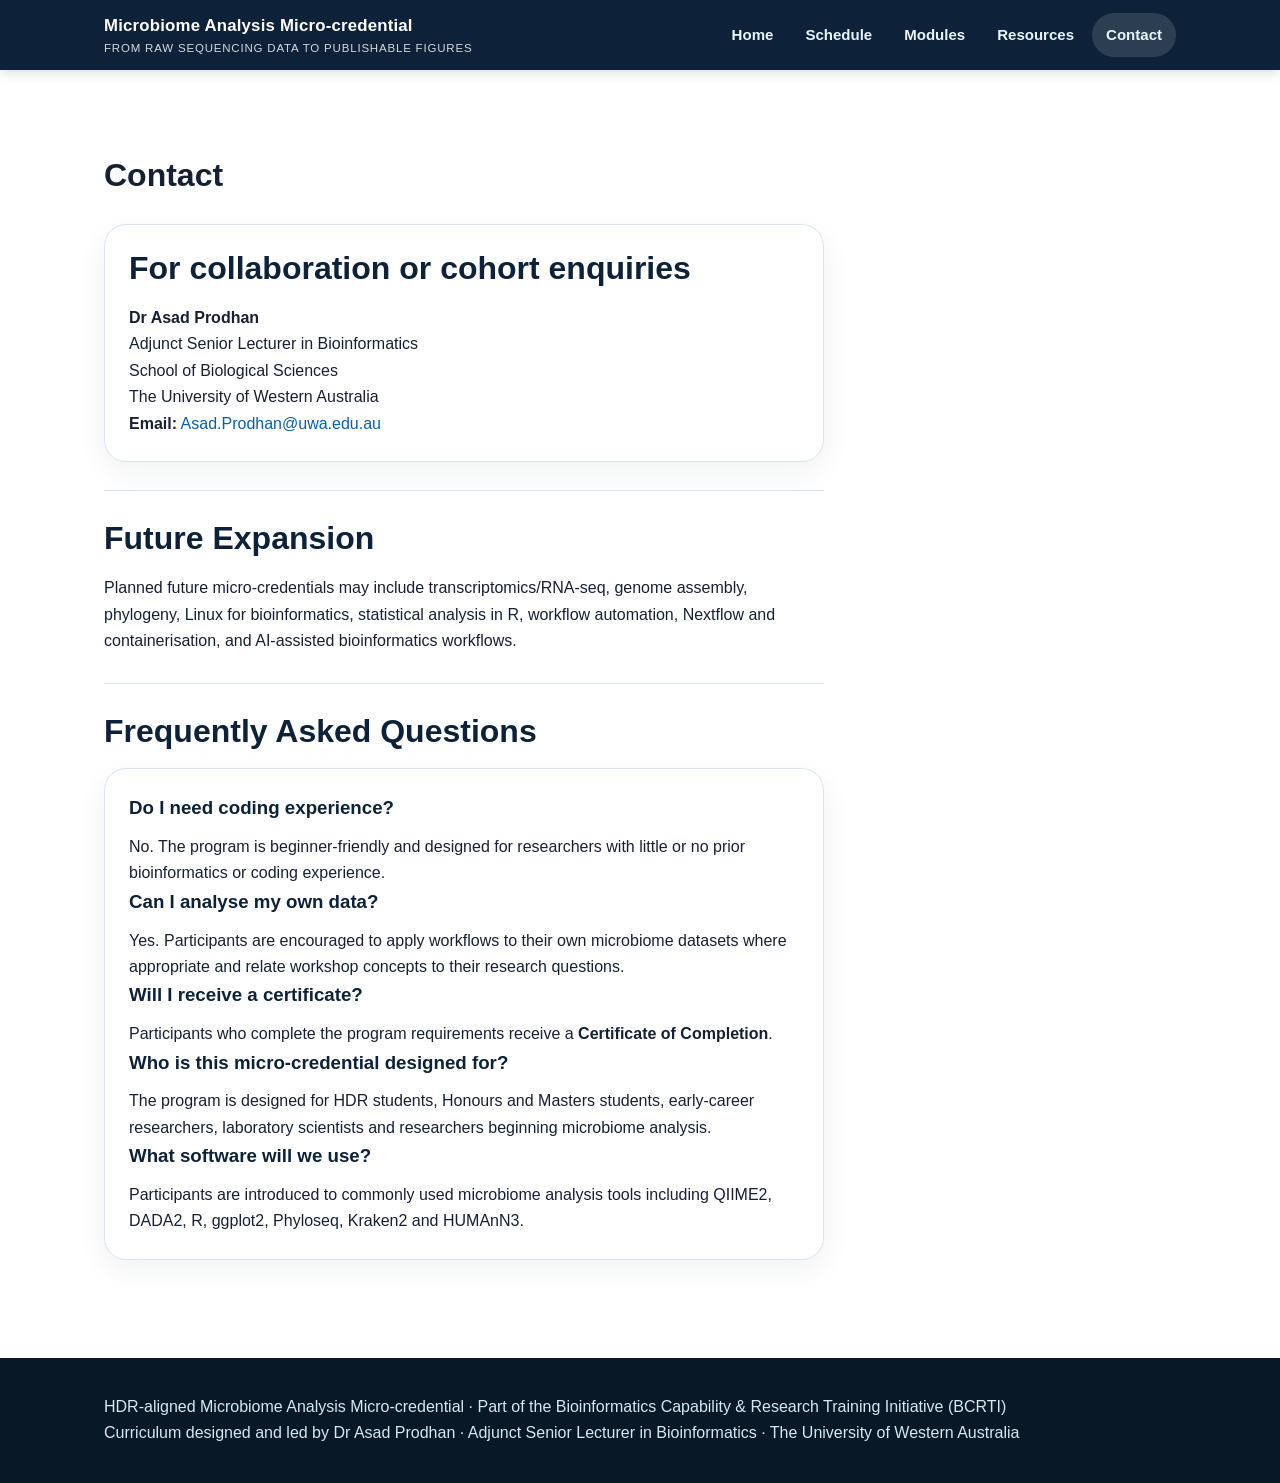
==== contact.html @ 18a4f229 "Update contact.html" ====
<!doctype html>
<html lang="en">

<head>
<meta charset="utf-8">
<meta name="viewport" content="width=device-width,initial-scale=1">
<title>Contact · Microbiome Analysis Micro-credential</title>
<link rel="stylesheet" href="assets/css/style.css">
</head>

<body>

<header class="topbar">
  <div class="container nav">

    <a class="brand" href="index.html">
      Microbiome Analysis Micro-credential
      <span>From raw sequencing data to publishable figures</span>
    </a>

    <nav class="menu">
      <a href="index.html">Home</a>
      <a href="schedule.html">Schedule</a>
      <a href="modules.html">Modules</a>
      <a href="resources.html">Resources</a>
      <a class="active" href="contact.html">Contact</a>
    </nav>

  </div>
</header>


<main class="section">

  <div class="container">

    <h1>Contact</h1>

    <div class="contact-box">

      <div class="card">

        <h2>For collaboration or cohort enquiries</h2>

        <p>
          <strong>Dr Asad Prodhan</strong><br>
          Adjunct Senior Lecturer in Bioinformatics<br>
          School of Biological Sciences<br>
          The University of Western Australia
        </p>

        <p>
          <strong>Email:</strong>
          <a href="mailto:Asad.Prodhan@uwa.edu.au">
            Asad.Prodhan@uwa.edu.au
          </a>
        </p>

      </div>

      <div class="rule"></div>

      <h2>Future Expansion</h2>

      <p>
        Planned future micro-credentials may include transcriptomics/RNA-seq,
        genome assembly, phylogeny, Linux for bioinformatics, statistical
        analysis in R, workflow automation, Nextflow and containerisation,
        and AI-assisted bioinformatics workflows.
      </p>

      <div class="rule"></div>

      <h2>Frequently Asked Questions</h2>

      <div class="card">

        <h3>Do I need coding experience?</h3>

        <p>
          No. The program is beginner-friendly and designed for researchers
          with little or no prior bioinformatics or coding experience.
        </p>


        <h3>Can I analyse my own data?</h3>

        <p>
          Yes. Participants are encouraged to apply workflows to their own
          microbiome datasets where appropriate and relate workshop concepts
          to their research questions.
        </p>


        <h3>Will I receive a certificate?</h3>

        <p>
          Participants who complete the program requirements receive a
          <strong>Certificate of Completion</strong>.
        </p>


        <h3>Who is this micro-credential designed for?</h3>

        <p>
          The program is designed for HDR students, Honours and Masters
          students, early-career researchers, laboratory scientists and
          researchers beginning microbiome analysis.
        </p>


        <h3>What software will we use?</h3>

        <p>
          Participants are introduced to commonly used microbiome analysis
          tools including QIIME2, DADA2, R, ggplot2, Phyloseq, Kraken2
          and HUMAnN3.
        </p>

      </div>

    </div>

  </div>

</main>

<footer class="footer">
  <div class="container">
    HDR-aligned Microbiome Analysis Micro-credential · Part of the Bioinformatics Capability &amp; Research Training Initiative (BCRTI)<br>
    Curriculum designed and led by Dr Asad Prodhan · Adjunct Senior Lecturer in Bioinformatics · The University of Western Australia
  </div>
</footer>

</body>
</html>
---- assets/css/style.css ----
:root{
  --navy:#0d2238;
  --navy2:#153957;
  --teal:#0f766e;
  --teal2:#168b83;
  --aqua:#dff7f4;
  --mint:#edf8f5;
  --gold:#d7a84f;
  --ink:#172033;
  --muted:#5d6b7b;
  --line:#dbe4ef;
  --card:#ffffff;
  --soft:#f6f8fb;
  --purple:#dcc1dc;
  --blue:#dfe3f6;
  --blue2:#d3dcf1;
}

*{
  box-sizing:border-box;
}

html{
  scroll-behavior:smooth;
}

body{
  margin:0;
  font-family:Inter, Segoe UI, Roboto, Helvetica, Arial, sans-serif;
  color:var(--ink);
  background:#fff;
  line-height:1.65;
}

img{
  max-width:100%;
  height:auto;
}

a{
  color:#075fa9;
  text-decoration:none;
}

a:hover{
  text-decoration:underline;
}

.container{
  max-width:1120px;
  margin:0 auto;
  padding:0 24px;
}

/* Navigation */
.topbar{
  background:var(--navy);
  color:#fff;
  position:sticky;
  top:0;
  z-index:50;
  box-shadow:0 2px 12px rgba(0,0,0,.15);
}

.nav{
  display:flex;
  align-items:center;
  justify-content:space-between;
  min-height:70px;
  gap:20px;
}

.brand{
  font-weight:800;
  letter-spacing:.2px;
  color:#fff;
  font-size:1.05rem;
}

.brand:hover{
  text-decoration:none;
}

.brand span{
  display:block;
  font-size:.72rem;
  font-weight:500;
  opacity:.82;
  letter-spacing:.8px;
  text-transform:uppercase;
}

.menu{
  display:flex;
  gap:4px;
  flex-wrap:wrap;
  justify-content:flex-end;
}

.menu a{
  color:#eaf6ff;
  padding:10px 14px;
  border-radius:999px;
  font-weight:650;
  font-size:.94rem;
}

.menu a:hover,
.menu a.active{
  background:rgba(255,255,255,.13);
  text-decoration:none;
}

/* Premium homepage hero */
/* Fixed hero section */

.premium-hero{
  background:
    radial-gradient(circle at top right, rgba(26,138,132,.28), transparent 38%),
    linear-gradient(135deg, #081d32 0%, #0d2f48 48%, #0f5f68 100%);
  color:#fff;
  padding:5.2rem 0 4.4rem;
  border-bottom:1px solid rgba(255,255,255,.08);
}

.premium-hero-grid{
  display:grid;
  grid-template-columns:minmax(0,1.25fr) 420px;
  gap:4rem;
  align-items:center;
}

.premium-hero-copy{
  max-width:760px;
}

.program-label,
.section-label{
  display:inline-flex;
  align-items:center;
  width:max-content;
  max-width:100%;
  text-transform:uppercase;
  letter-spacing:.08em;
  font-weight:800;
  font-size:.78rem;
  color:#0f5f68;
  background:#e8f6f5;
  border:1px solid #c9ebe7;
  border-radius:999px;
  padding:.35rem .75rem;
  margin-bottom:1rem;
}

.program-label{
  color:#eafafa;
  background:rgba(255,255,255,.11);
  border-color:rgba(255,255,255,.22);
}

.section-label.light{
  color:#eafafa;
  background:rgba(255,255,255,.12);
  border-color:rgba(255,255,255,.25);
}

.premium-hero h1{
  color:#fff;
  font-size:clamp(2.35rem,4.4vw,4.5rem);
  line-height:1.04;
  margin:.5rem 0 1rem;
  letter-spacing:-.04em;
}

.hero-subtitle{
  font-size:clamp(1.2rem,2vw,1.65rem);
  color:#dff7f4;
  font-weight:800;
  margin:0 0 1.25rem;
}

.hero-summary{
  color:#e8f4f6;
  font-size:1.13rem;
  line-height:1.75;
  max-width:700px;
  margin-bottom:1.5rem;
}

.hero-facts{
  display:flex;
  flex-wrap:wrap;
  gap:.7rem;
}

.hero-facts span{
  background:rgba(255,255,255,.1);
  border:1px solid rgba(255,255,255,.22);
  color:#fff;
  border-radius:999px;
  padding:.55rem .85rem;
  font-weight:800;
  font-size:.9rem;
}

.hero-actions{
  display:flex;
  flex-wrap:wrap;
  gap:.8rem;
  margin-top:1.6rem;
}

/* Lead / course snapshot panel */
.premium-lead-panel{
  background:rgba(255,255,255,.96);
  color:var(--ink);
  border-radius:30px;
  padding:1.4rem;
  box-shadow:0 24px 65px rgba(0,0,0,.28);
  border:1px solid rgba(255,255,255,.65);
}

.program-panel{
  margin-top:1.2rem;
  padding-top:1.1rem;
  border-top:1px solid var(--line);
}

.program-panel h3{
  color:var(--navy);
  margin:0 0 .55rem;
  font-size:1rem;
}

.program-panel ul{
  margin:0;
  padding-left:1.1rem;
  color:#26364a;
  font-size:.94rem;
  line-height:1.6;
}

.top-panel{
  margin-top:0;
  padding-top:0;
  border-top:0;
  margin-bottom:1.2rem;
  padding-bottom:1.1rem;
  border-bottom:1px solid var(--line);
}

.lead-profile{
  display:grid;
  grid-template-columns:118px 1fr;
  gap:1rem;
  align-items:start;
}

.lead-profile img{
  width:118px;
  height:138px;
  object-fit:cover;
  object-position:center top;
  border-radius:20px;
}

.panel-kicker{
  display:block;
  color:#0f5f68;
  font-weight:900;
  font-size:.76rem;
  text-transform:uppercase;
  letter-spacing:.07em;
  margin-bottom:.25rem;
}

.lead-profile h2{
  color:var(--navy);
  font-size:1.25rem;
  line-height:1.15;
  margin:0 0 .45rem;
}

.lead-profile p{
  margin:0 0 .45rem;
  font-size:.92rem;
  line-height:1.45;
  color:#26364a;
}

.lead-profile a{
  color:#2a7080;
  font-weight:800;
  font-size:.9rem;
}

.compact-lead{
  border-top:0;
}

/* General sections */
.section{
  padding:58px 0;
}

.section.alt{
  background:var(--soft);
}

.section h2{
  font-size:2rem;
  line-height:1.2;
  margin:0 0 18px;
  color:var(--navy);
}

.lead{
  font-size:1.1rem;
  color:#334155;
  max-width:940px;
}

.landing{
  max-width:950px;
}

.landing h2{
  font-size:2.4rem;
  margin-bottom:1rem;
}

.rule{
  height:1px;
  background:var(--line);
  margin:28px 0;
}

/* Cards and grids */
.grid{
  display:grid;
  gap:22px;
}

.grid.three{
  grid-template-columns:repeat(3,1fr);
}

.grid.two{
  grid-template-columns:repeat(2,1fr);
}

.card{
  background:var(--card);
  border:1px solid var(--line);
  border-radius:22px;
  padding:24px;
  box-shadow:0 10px 30px rgba(13,34,56,.06);
}

.card h3{
  margin:0 0 10px;
  color:var(--navy);
}

.card p{
  margin:0;
}

.card ul{
  margin:10px 0 0 20px;
  padding:0;
}

.premium-card{
  border-top:5px solid var(--teal);
}

.badge{
  display:inline-block;
  background:#edf7ff;
  color:#075fa9;
  border:1px solid #cce7ff;
  padding:4px 10px;
  border-radius:999px;
  font-size:.78rem;
  font-weight:800;
  text-transform:uppercase;
  letter-spacing:.04em;
}

/* Objectives */
.objective-grid{
  display:grid;
  grid-template-columns:repeat(2,1fr);
  gap:1rem;
}

.objective-item{
  background:#fff;
  border:1px solid var(--line);
  border-radius:22px;
  padding:1.2rem 1.3rem;
  display:grid;
  grid-template-columns:54px 1fr;
  gap:1rem;
  align-items:start;
  box-shadow:0 10px 30px rgba(13,34,56,.05);
  font-weight:650;
  color:#26364a;
}

.objective-item span,
.process-step span{
  width:44px;
  height:44px;
  display:inline-flex;
  align-items:center;
  justify-content:center;
  border-radius:50%;
  background:#e8f6f5;
  color:#0f5f68;
  font-weight:900;
  flex-shrink:0;
}

/* Process */
.process-row{
  display:grid;
  grid-template-columns:repeat(3,1fr);
  gap:1.2rem;
}

.process-step{
  background:#fff;
  border:1px solid var(--line);
  border-radius:24px;
  padding:1.5rem;
  box-shadow:0 10px 30px rgba(13,34,56,.05);
}

.process-step h3{
  margin:.9rem 0 .4rem;
  color:var(--navy);
}

.process-step p{
  margin:0;
  color:#425466;
}

/* Outcomes */
.outcomes-box{
  background:#fff;
  border:1px solid rgba(15,76,92,.16);
  border-radius:24px;
  padding:2rem;
  box-shadow:0 12px 35px rgba(9,36,61,.08);
}

.outcomes-box ul{
  columns:2;
  column-gap:3rem;
  margin:0;
  padding-left:1.2rem;
}

.outcomes-box li{
  break-inside:avoid;
  margin-bottom:.8rem;
  line-height:1.55;
}

/* Instructor section */
.instructor-card{
  max-width:900px;
}

.instructor-card .lead-profile{
  grid-template-columns:140px 1fr;
}

.instructor-card .lead-profile img{
  width:140px;
  height:160px;
}

.instructor-card h3{
  font-size:1.4rem;
  margin:0 0 .5rem;
  color:var(--navy);
}

.instructor-card p{
  color:#334155;
  line-height:1.65;
  margin:0 0 .5rem;
}

/* Call to action */
.cta{
  background:linear-gradient(135deg,var(--navy),var(--teal));
  color:#fff;
  border-radius:28px;
  padding:34px;
  display:flex;
  justify-content:space-between;
  gap:20px;
  align-items:center;
}

.premium-cta{
  background:
    radial-gradient(circle at top right, rgba(255,255,255,.16), transparent 35%),
    linear-gradient(135deg,#0d2238,#0f766e);
}

.cta h2{
  color:#fff;
  margin:0;
}

.cta p{
  color:#eefafa;
}

.button{
  display:inline-block;
  background:#fff;
  color:var(--navy);
  font-weight:800;
  border-radius:999px;
  padding:12px 18px;
  white-space:nowrap;
}

.button:hover{
  text-decoration:none;
  background:#f0fbff;
}

.secondary-button{
  background:rgba(255,255,255,.12);
  color:#fff;
  border:1px solid rgba(255,255,255,.3);
}

.secondary-button:hover{
  background:rgba(255,255,255,.2);
  color:#fff;
}

/* Schedule page */
.workshop-note{
  font-weight:650;
  color:#334155;
  margin:22px 0;
}

.schedule-block{
  margin:28px 0 42px;
}

.schedule-block h2{
  font-size:1.55rem;
  margin-bottom:12px;
}

.schedule-table{
  width:100%;
  border-collapse:collapse;
  border-radius:0;
  overflow:hidden;
  font-size:1rem;
}

.schedule-table td{
  padding:14px 18px;
  border:1px solid rgba(255,255,255,.72);
  vertical-align:middle;
}

.schedule-table td:first-child{
  width:20%;
  text-align:center;
  font-weight:750;
}

.schedule-table td:nth-child(2){
  width:23%;
  text-align:center;
}

.daily-schedule-std tr{
  background:var(--purple);
}

.daily-schedule-mon tr{
  background:var(--blue);
}

.daily-schedule-wed tr{
  background:var(--blue2);
}

/* Modules and resources */
.module-card{
  border-top:6px solid var(--teal);
}

.module-card:nth-child(2n){
  border-top-color:#6975cf;
}

.resource-link{
  display:block;
  padding:14px 16px;
  border:1px solid var(--line);
  border-radius:14px;
  background:#fff;
  margin:10px 0;
  font-weight:750;
}

.resource-link:hover{
  text-decoration:none;
  background:#f7fbff;
}

.banner-img{
  width:100%;
  border-radius:24px;
  border:1px solid var(--line);
  box-shadow:0 12px 36px rgba(13,34,56,.12);
}

.flow{
  font-family:ui-monospace,SFMono-Regular,Menlo,Consolas,monospace;
  background:#eef8f7;
  border-left:5px solid var(--teal);
  padding:14px 18px;
  border-radius:12px;
  display:inline-block;
  max-width:100%;
  overflow-x:auto;
}

.contact-box{
  max-width:720px;
}

.small{
  font-size:.92rem;
  color:var(--muted);
}

/* Footer */
.footer{
  background:#091827;
  color:#d9e7ef;
  padding:36px 0;
  margin-top:40px;
}

.footer a{
  color:#d6f7ff;
}

/* ==========================
   On this page ribbon
========================== */
.page-ribbon{
  position:sticky;
  top:70px;
  z-index:45;
  background:rgba(255,255,255,.96);
  backdrop-filter:blur(10px);
  border-bottom:1px solid rgba(0,0,0,.06);
  box-shadow:0 2px 10px rgba(0,0,0,.04);
}

.page-ribbon-inner{
  display:flex;
  align-items:center;
  gap:1.6rem;
  padding:.95rem 0;
  overflow-x:auto;
  white-space:nowrap;
  scrollbar-width:none;
}

.page-ribbon-inner::-webkit-scrollbar{
  display:none;
}

.page-ribbon span{
  font-size:.78rem;
  font-weight:800;
  letter-spacing:.12em;
  text-transform:uppercase;
  color:var(--muted);
  flex-shrink:0;
}

.page-ribbon a{
  text-decoration:none;
  color:var(--navy);
  font-size:.95rem;
  font-weight:700;
  transition:.2s ease;
  flex-shrink:0;
}

.page-ribbon a:hover{
  color:var(--teal);
  text-decoration:none;
}

/* Prevent section headings hiding behind sticky nav */
section{
  scroll-margin-top:145px;
}

/* Tablet */
@media(max-width:980px){
  .premium-hero-grid{
    grid-template-columns:1fr;
    gap:2rem;
  }

  .premium-lead-panel{
    max-width:520px;
  }

  .grid.three,
  .grid.two,
  .objective-grid,
  .process-row{
    grid-template-columns:1fr;
  }

  .nav{
    align-items:flex-start;
    gap:12px;
    flex-direction:column;
    padding:14px 0;
  }

  .menu{
    justify-content:flex-start;
  }

  .cta{
    display:block;
  }

  .button{
    margin-top:14px;
  }
}

/* Mobile */
@media(max-width:640px){
  .container{
    padding:0 18px;
  }

  .premium-hero{
    padding:3rem 0;
  }

  .premium-hero h1{
    font-size:2.15rem;
    letter-spacing:-.03em;
  }

  .hero-summary{
    font-size:1rem;
  }

  .hero-facts span{
    font-size:.82rem;
    padding:.45rem .7rem;
  }

  .hero-actions{
    flex-direction:column;
    align-items:flex-start;
  }

  .program-label,
  .section-label{
    width:auto;
    font-size:.7rem;
    line-height:1.35;
  }

  .premium-lead-panel{
    border-radius:24px;
    padding:1.1rem;
  }

  .lead-profile,
  .instructor-card .lead-profile{
    grid-template-columns:1fr;
  }

  .lead-profile img,
  .instructor-card .lead-profile img{
    width:150px;
    height:160px;
  }

  .section{
    padding:42px 0;
  }

  .section h2,
  .landing h2{
    font-size:1.75rem;
  }

  .lead{
    font-size:1rem;
  }

  .card,
  .process-step,
  .outcomes-box{
    padding:1.2rem;
    border-radius:18px;
  }

  .objective-item{
    grid-template-columns:1fr;
  }

  .outcomes-box ul{
    columns:1;
  }

  .cta{
    padding:1.4rem;
    border-radius:22px;
  }

  .menu a{
    padding:7px 10px;
    font-size:.88rem;
  }

  .brand{
    font-size:.98rem;
  }

  .brand span{
    font-size:.65rem;
  }

  .schedule-table td{
    display:block;
    width:100%!important;
    text-align:left!important;
  }

  .schedule-table tr{
    display:block;
    margin:0 0 14px;
  }

  .schedule-table td+td{
    border-top:0;
  }
}

.centered-hero{
  max-width:860px;
  margin:0 auto;
}

.centered-hero .hero-summary{
  max-width:760px;
}

.centered-hero .hero-actions{
  justify-content:flex-start;
}

/* Workflow hero on Modules page */

.workflow-hero {
  margin: 2rem 0 4rem;
  text-align: center;
}

.workflow-image {
  width: 100%;
  max-width: 1400px;
  border-radius: 18px;
  box-shadow: 0 10px 30px rgba(0,0,0,.08);
}

.workflow-caption {
  margin-top: 1rem;
  font-size: .95rem;
  color: #666;
  max-width: 850px;
  margin-left: auto;
  margin-right: auto;
}

/* Module intro below workflow */

.modules-section h2 {
  margin-bottom: .8rem;
}

.section-intro {
  max-width: 900px;
  margin-bottom: 2rem;
  color: #555;
}
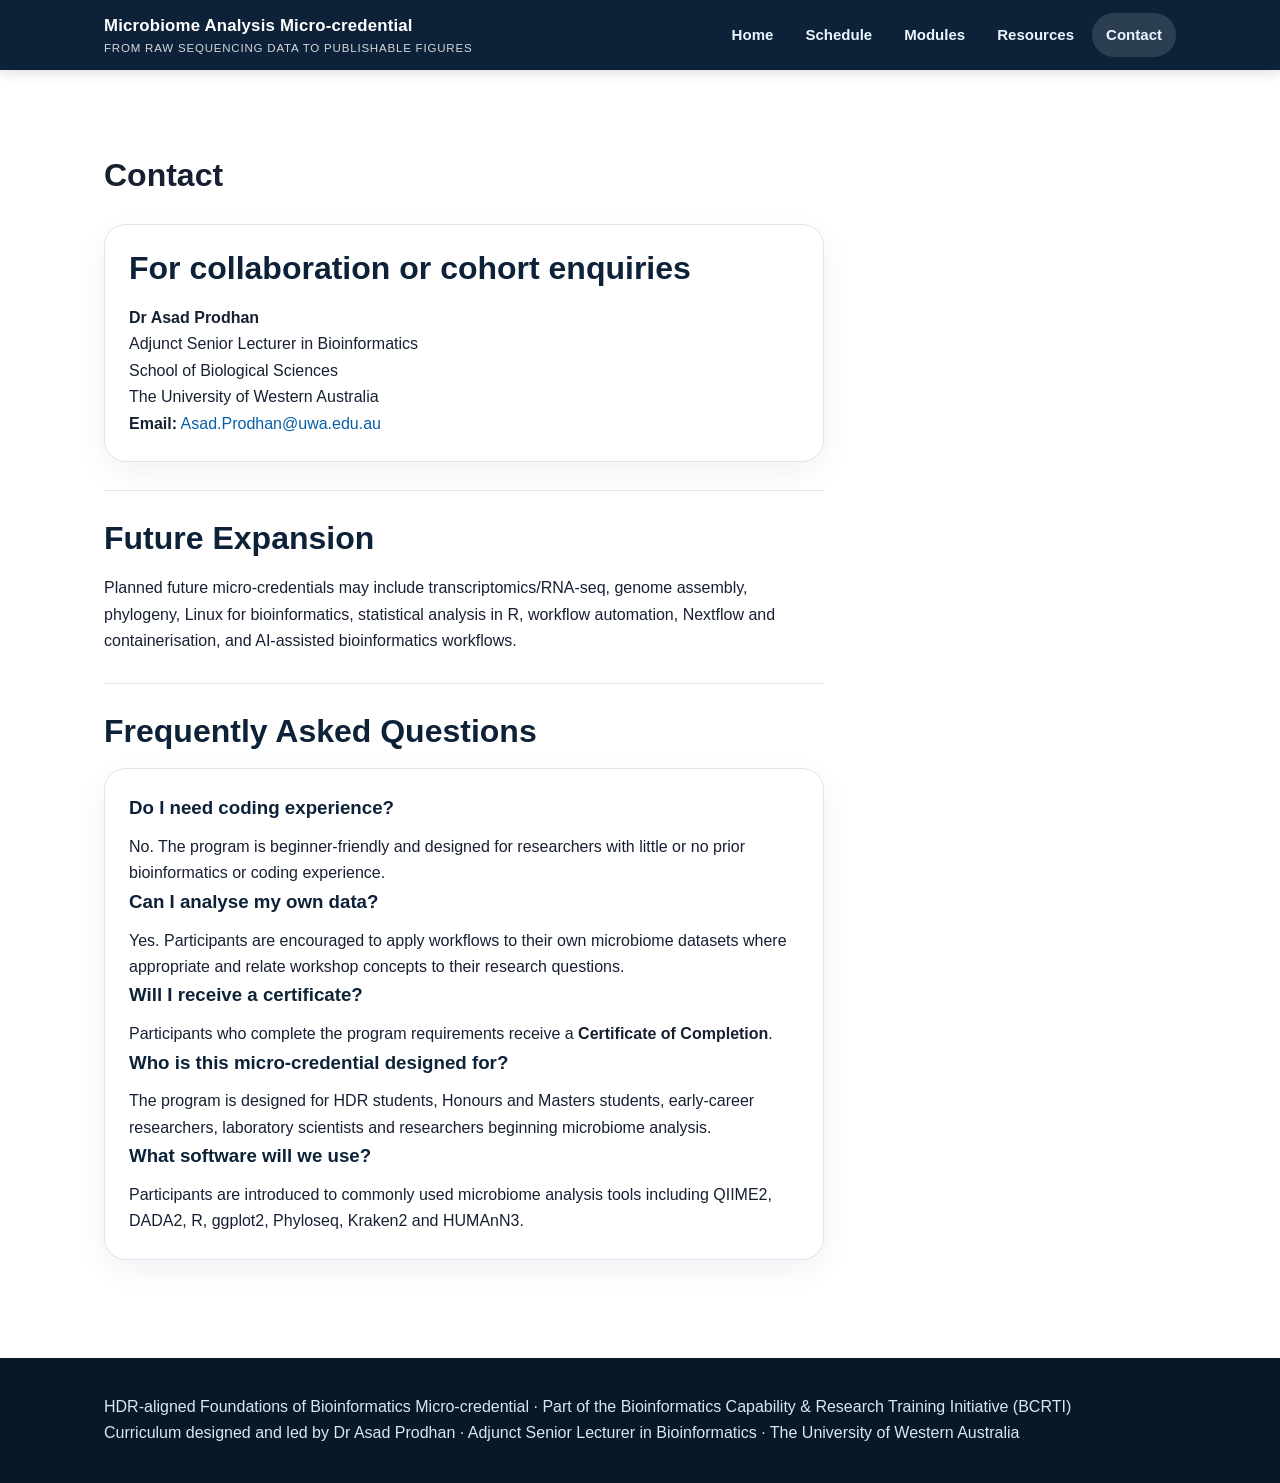
==== commit 6a0b4033: "Update contact.html" ====
--- a/contact.html
+++ b/contact.html
@@ -127,7 +127,7 @@
 
 <footer class="footer">
   <div class="container">
-    HDR-aligned Microbiome Analysis Micro-credential · Part of the Bioinformatics Capability &amp; Research Training Initiative (BCRTI)<br>
+    HDR-aligned Foundations of Bioinformatics Micro-credential · Part of the Bioinformatics Capability &amp; Research Training Initiative (BCRTI)<br>
     Curriculum designed and led by Dr Asad Prodhan · Adjunct Senior Lecturer in Bioinformatics · The University of Western Australia
   </div>
 </footer>
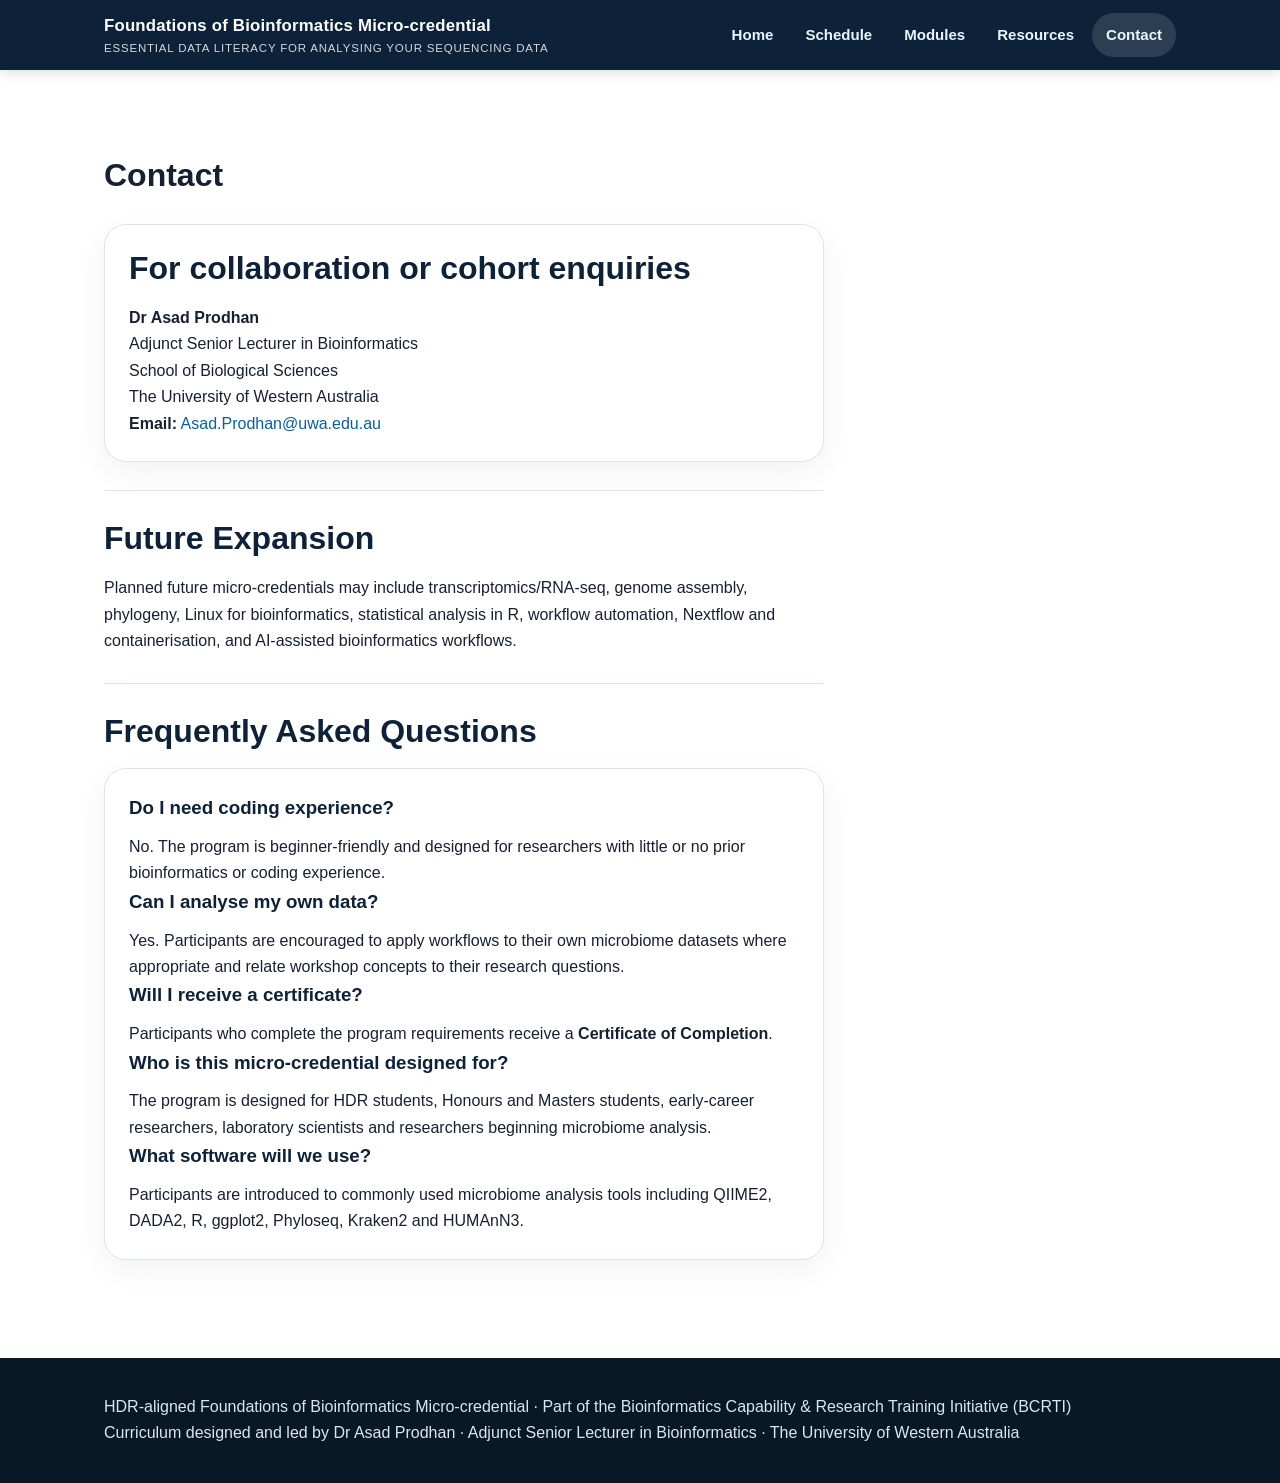
==== commit 2048a65f: "Update contact.html" ====
--- a/contact.html
+++ b/contact.html
@@ -12,12 +12,11 @@
 
 <header class="topbar">
   <div class="container nav">
-
     <a class="brand" href="index.html">
-      Microbiome Analysis Micro-credential
-      <span>From raw sequencing data to publishable figures</span>
+      Foundations of Bioinformatics Micro-credential
+      <span>Essential data literacy for analysing your sequencing data</span>
     </a>
-
+    
     <nav class="menu">
       <a href="index.html">Home</a>
       <a href="schedule.html">Schedule</a>
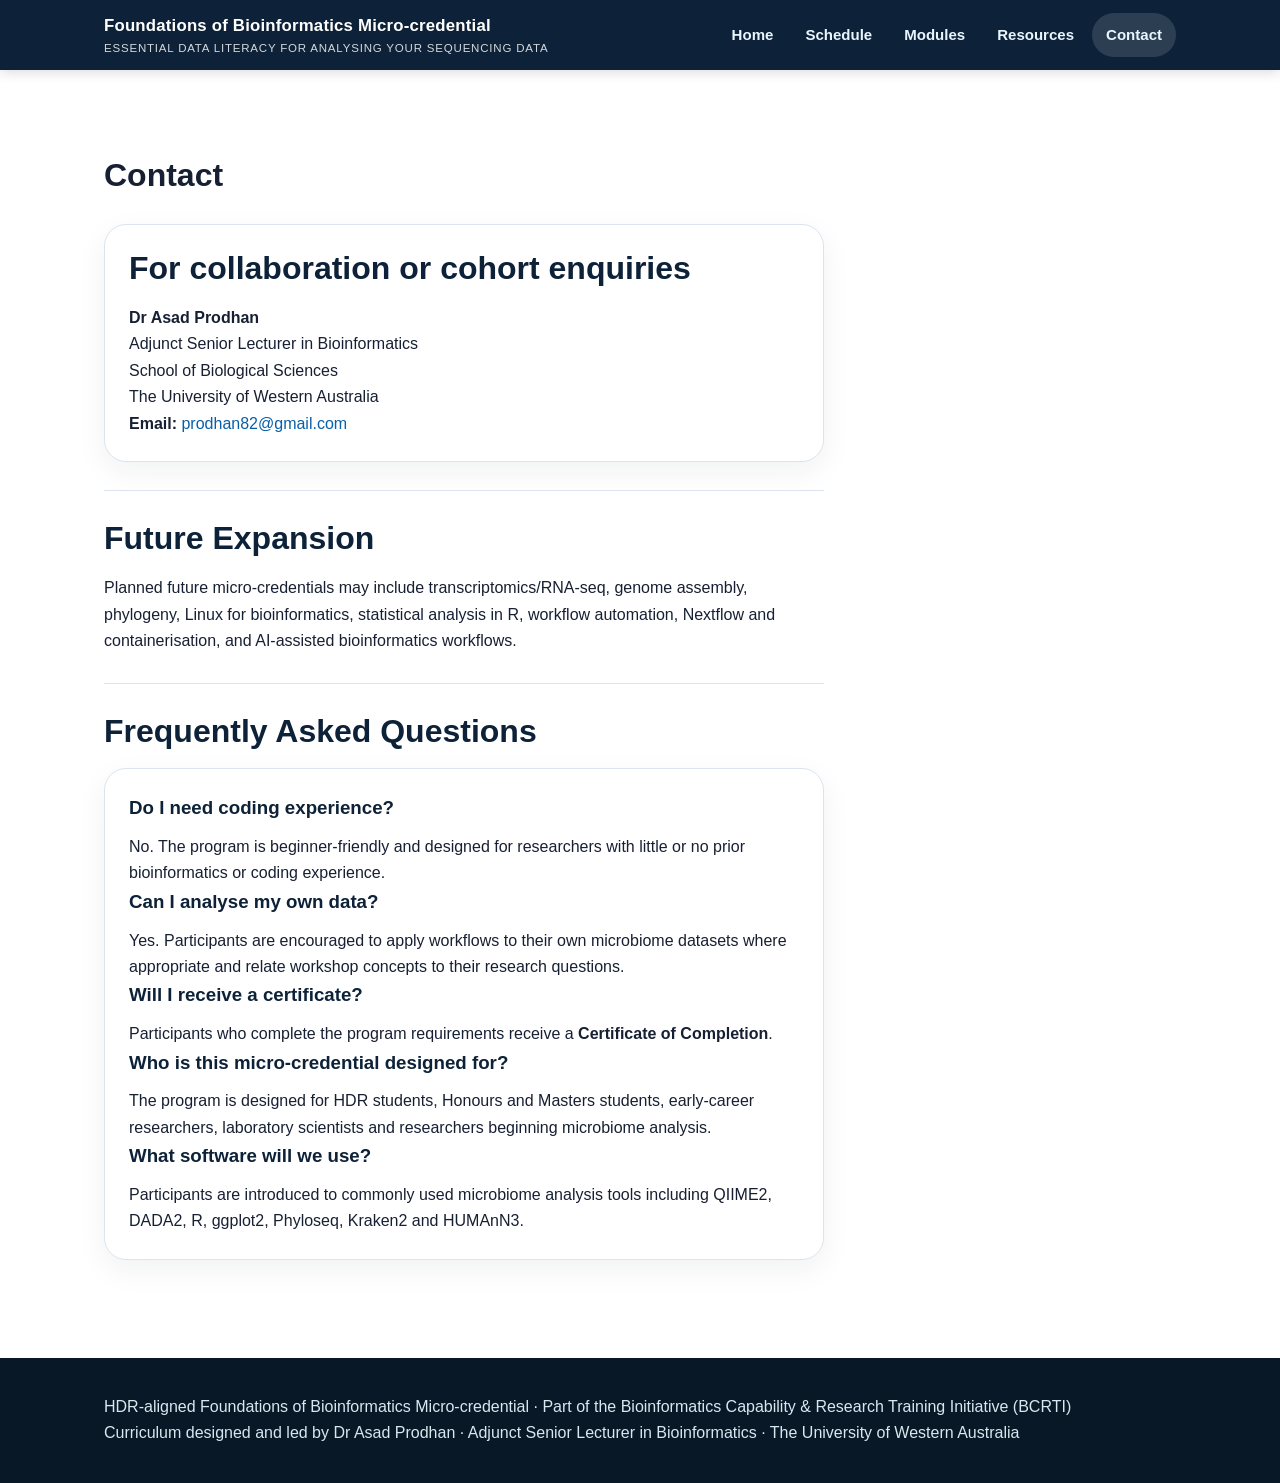
==== commit 01bc5b47: "Update contact.html" ====
--- a/contact.html
+++ b/contact.html
@@ -50,8 +50,8 @@
 
         <p>
           <strong>Email:</strong>
-          <a href="mailto:Asad.Prodhan@uwa.edu.au">
-            Asad.Prodhan@uwa.edu.au
+          <a href="mailto:prodhan82@gmail.com">
+            prodhan82@gmail.com
           </a>
         </p>
 
--- a/assets/css/style.css
+++ b/assets/css/style.css
@@ -918,4 +918,6 @@
   max-width: 900px;
   margin-bottom: 2rem;
   color: #555;
-}+}
+/* BCRTI enrolment & purchase */
+.purchase-section{background:#fff}.purchase-grid{align-items:stretch}.purchase-card{display:flex;flex-direction:column}.purchase-card .button{margin-top:auto;text-align:center}.purchase-logo{width:94px;height:auto;align-self:center;margin:0 auto 8px}.purchase-price{font-size:1.55rem;font-weight:900;color:var(--navy);margin:.35rem 0 1rem}.purchase-note{color:var(--muted);margin-bottom:1.2rem}.purchase-button{display:block}.text-action{display:block;text-align:center;font-weight:800;margin-top:.8rem}.purchase-help{margin-top:1.5rem;padding:16px 18px;background:var(--soft);border:1px solid var(--line);border-radius:16px;color:#445064}
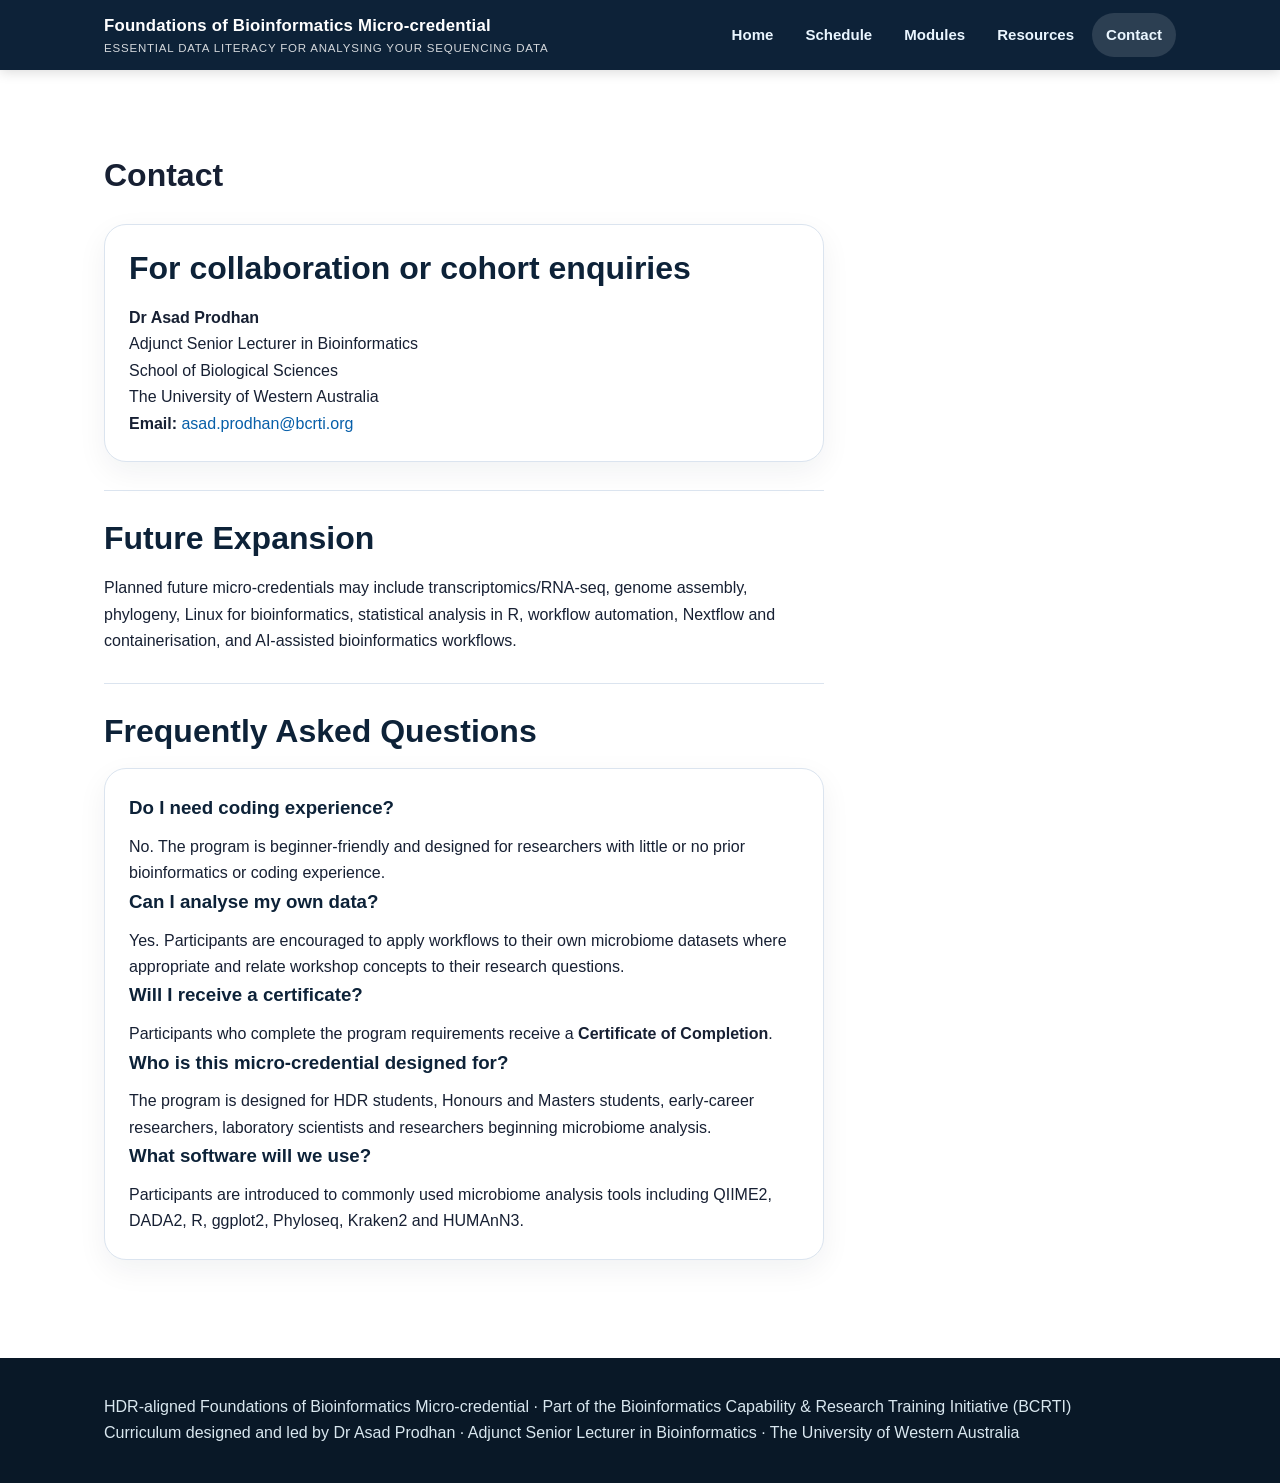
==== commit 819e0629: "Update contact email address" ====
--- a/contact.html
+++ b/contact.html
@@ -50,8 +50,8 @@
 
         <p>
           <strong>Email:</strong>
-          <a href="mailto:prodhan82@gmail.com">
-            prodhan82@gmail.com
+          <a href="mailto:asad.prodhan@bcrti.org">
+            asad.prodhan@bcrti.org
           </a>
         </p>
 
--- a/assets/css/style.css
+++ b/assets/css/style.css
@@ -921,3 +921,7 @@
 }
 /* BCRTI enrolment & purchase */
 .purchase-section{background:#fff}.purchase-grid{align-items:stretch}.purchase-card{display:flex;flex-direction:column}.purchase-card .button{margin-top:auto;text-align:center}.purchase-logo{width:94px;height:auto;align-self:center;margin:0 auto 8px}.purchase-price{font-size:1.55rem;font-weight:900;color:var(--navy);margin:.35rem 0 1rem}.purchase-note{color:var(--muted);margin-bottom:1.2rem}.purchase-button{display:block}.text-action{display:block;text-align:center;font-weight:800;margin-top:.8rem}.purchase-help{margin-top:1.5rem;padding:16px 18px;background:var(--soft);border:1px solid var(--line);border-radius:16px;color:#445064}
+
+/* Enrolment state switcher */
+.enrolment-state[hidden]{display:none!important}
+.enrolment-primary-action{display:inline-block;margin-top:.35rem}
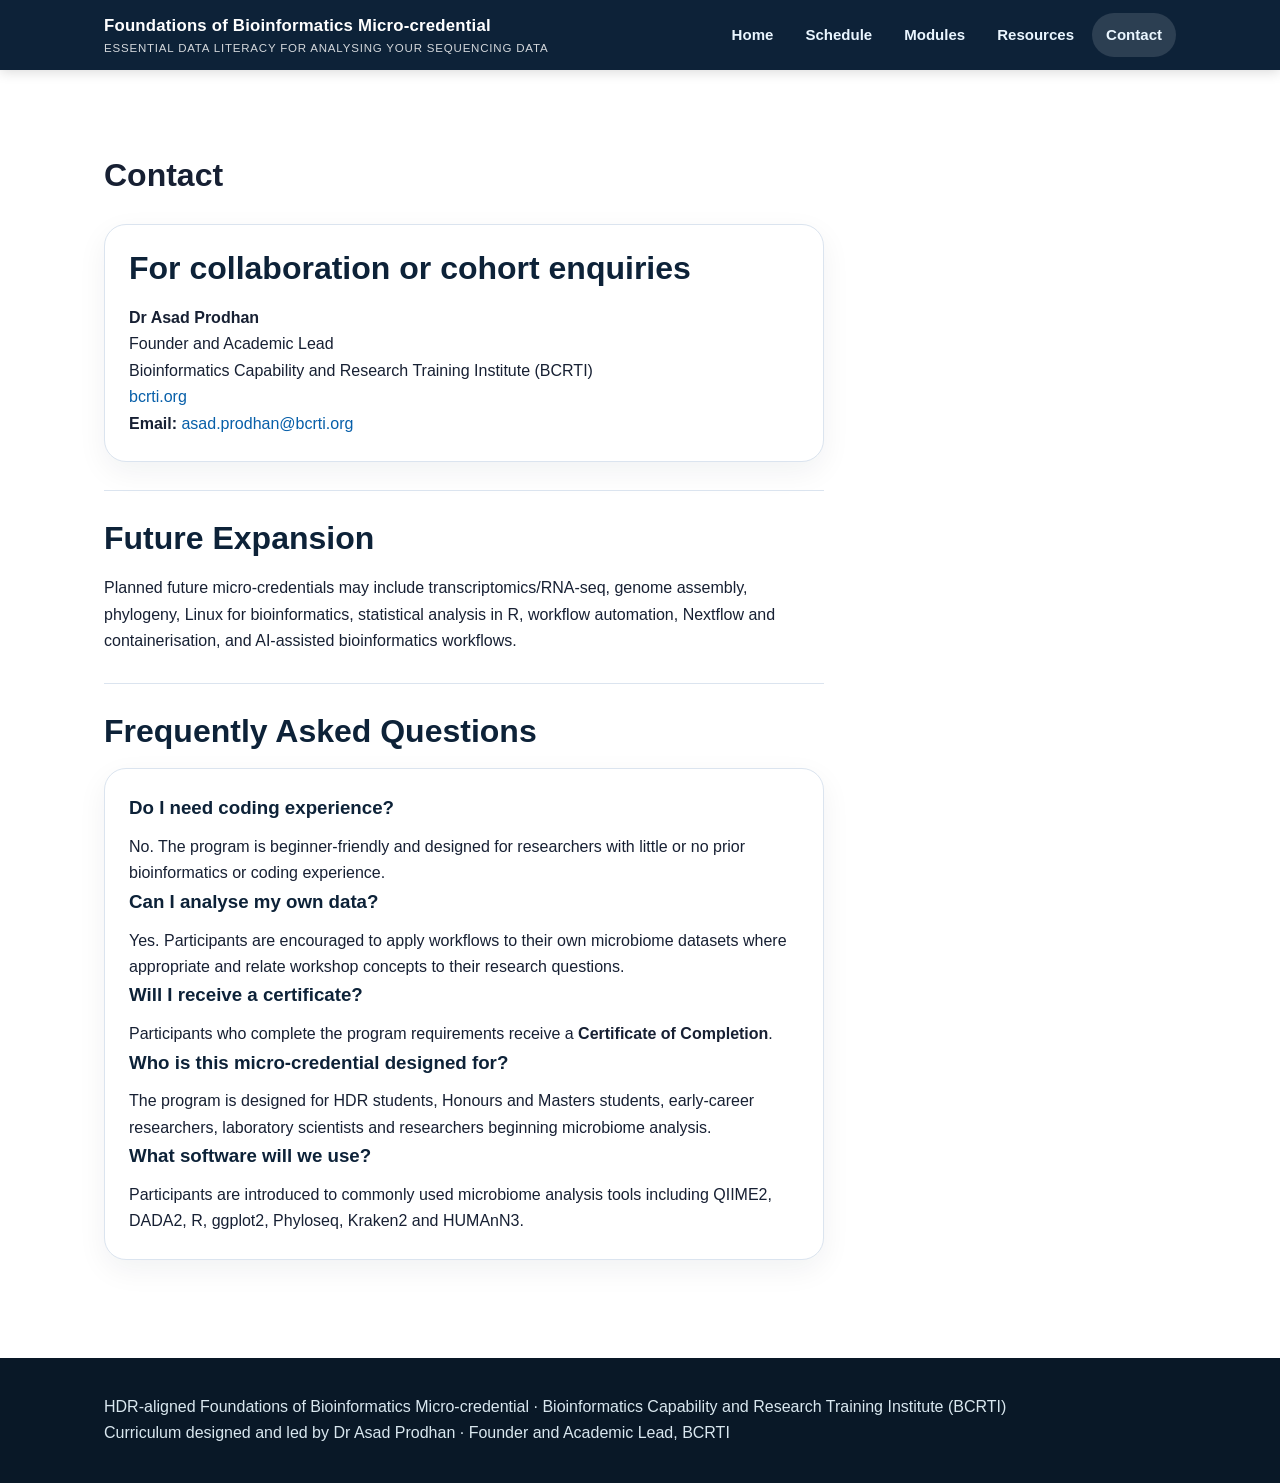
==== commit 8ade1beb: "Update contact.html" ====
--- a/contact.html
+++ b/contact.html
@@ -43,9 +43,9 @@
 
         <p>
           <strong>Dr Asad Prodhan</strong><br>
-          Adjunct Senior Lecturer in Bioinformatics<br>
-          School of Biological Sciences<br>
-          The University of Western Australia
+          Founder and Academic Lead<br>
+          Bioinformatics Capability and Research Training Institute (BCRTI)<br>
+          <a href="https://bcrti.org">bcrti.org</a>
         </p>
 
         <p>
@@ -126,8 +126,8 @@
 
 <footer class="footer">
   <div class="container">
-    HDR-aligned Foundations of Bioinformatics Micro-credential · Part of the Bioinformatics Capability &amp; Research Training Initiative (BCRTI)<br>
-    Curriculum designed and led by Dr Asad Prodhan · Adjunct Senior Lecturer in Bioinformatics · The University of Western Australia
+    HDR-aligned Foundations of Bioinformatics Micro-credential · Bioinformatics Capability and Research Training Institute (BCRTI)<br>
+    Curriculum designed and led by Dr Asad Prodhan · Founder and Academic Lead, BCRTI
   </div>
 </footer>
 
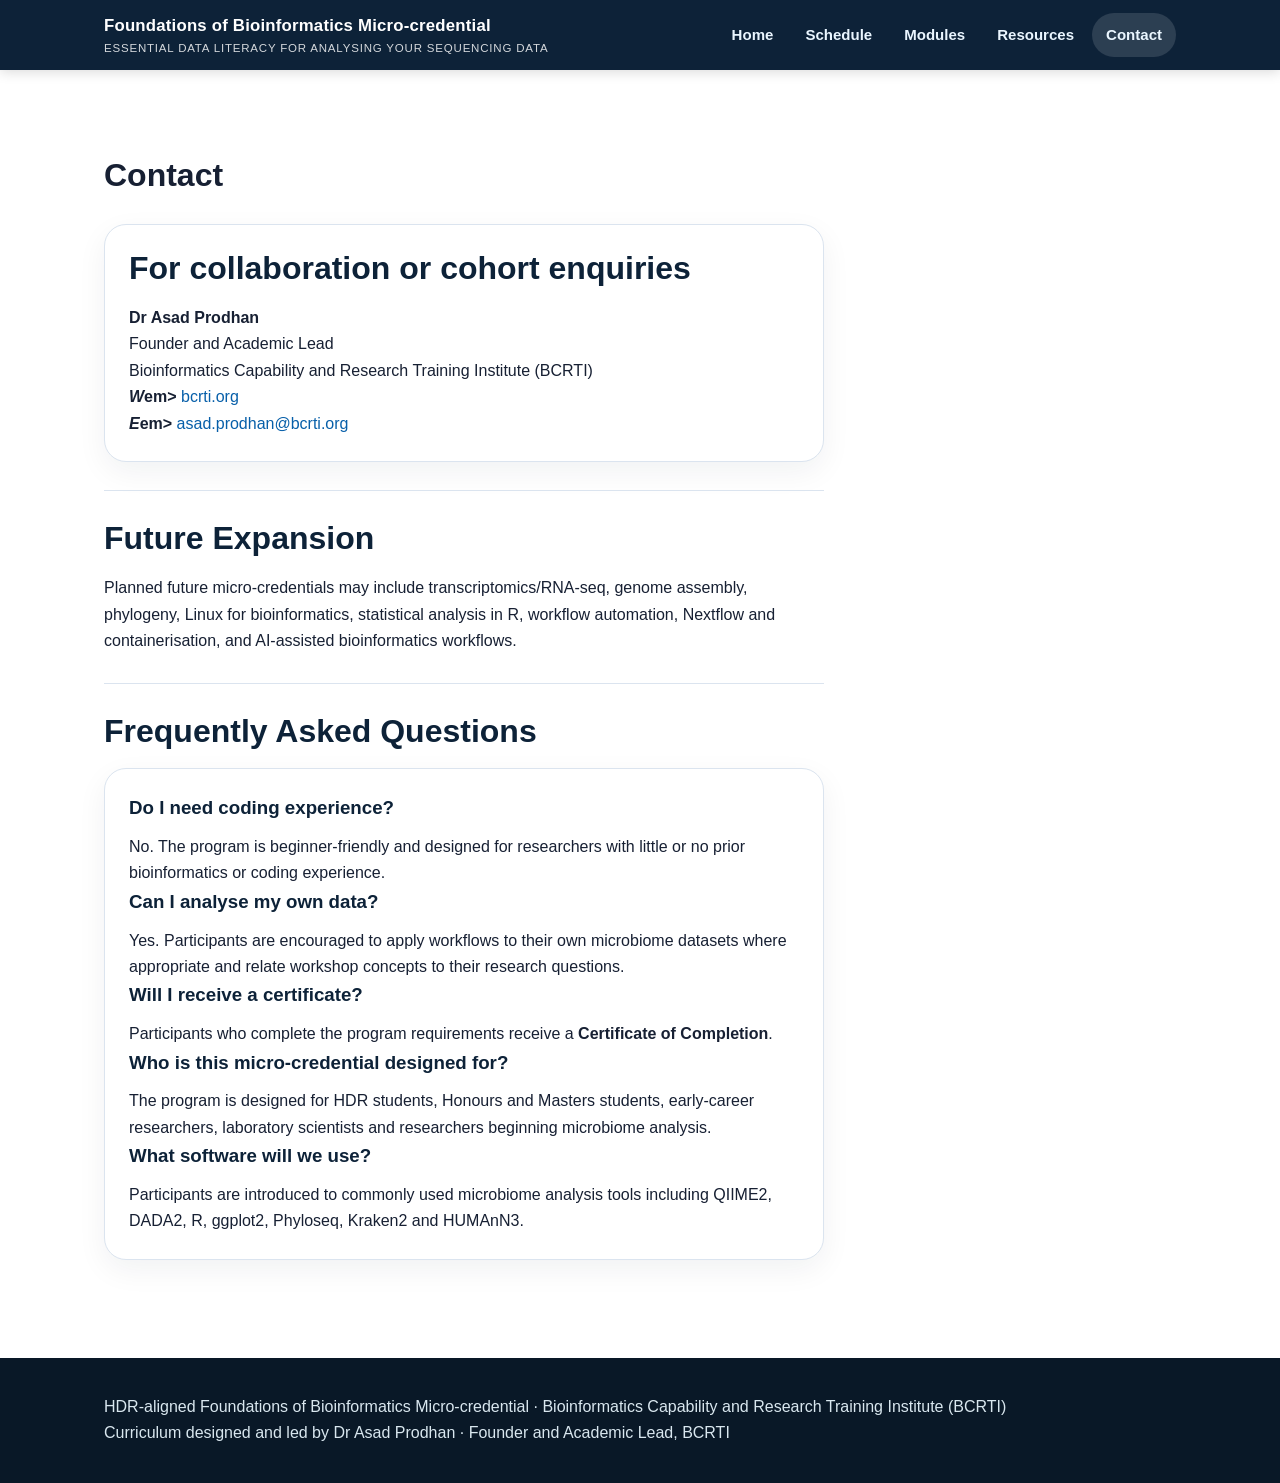
==== commit 72c3ceec: "Update contact.html" ====
--- a/contact.html
+++ b/contact.html
@@ -45,11 +45,11 @@
           <strong>Dr Asad Prodhan</strong><br>
           Founder and Academic Lead<br>
           Bioinformatics Capability and Research Training Institute (BCRTI)<br>
-          <a href="https://bcrti.org">bcrti.org</a>
+          <strong><em>W</em>em></strong> <a href="https://bcrti.org">bcrti.org</a>
         </p>
 
         <p>
-          <strong>Email:</strong>
+          <strong><em>E</em>em></strong>
           <a href="mailto:asad.prodhan@bcrti.org">
             asad.prodhan@bcrti.org
           </a>
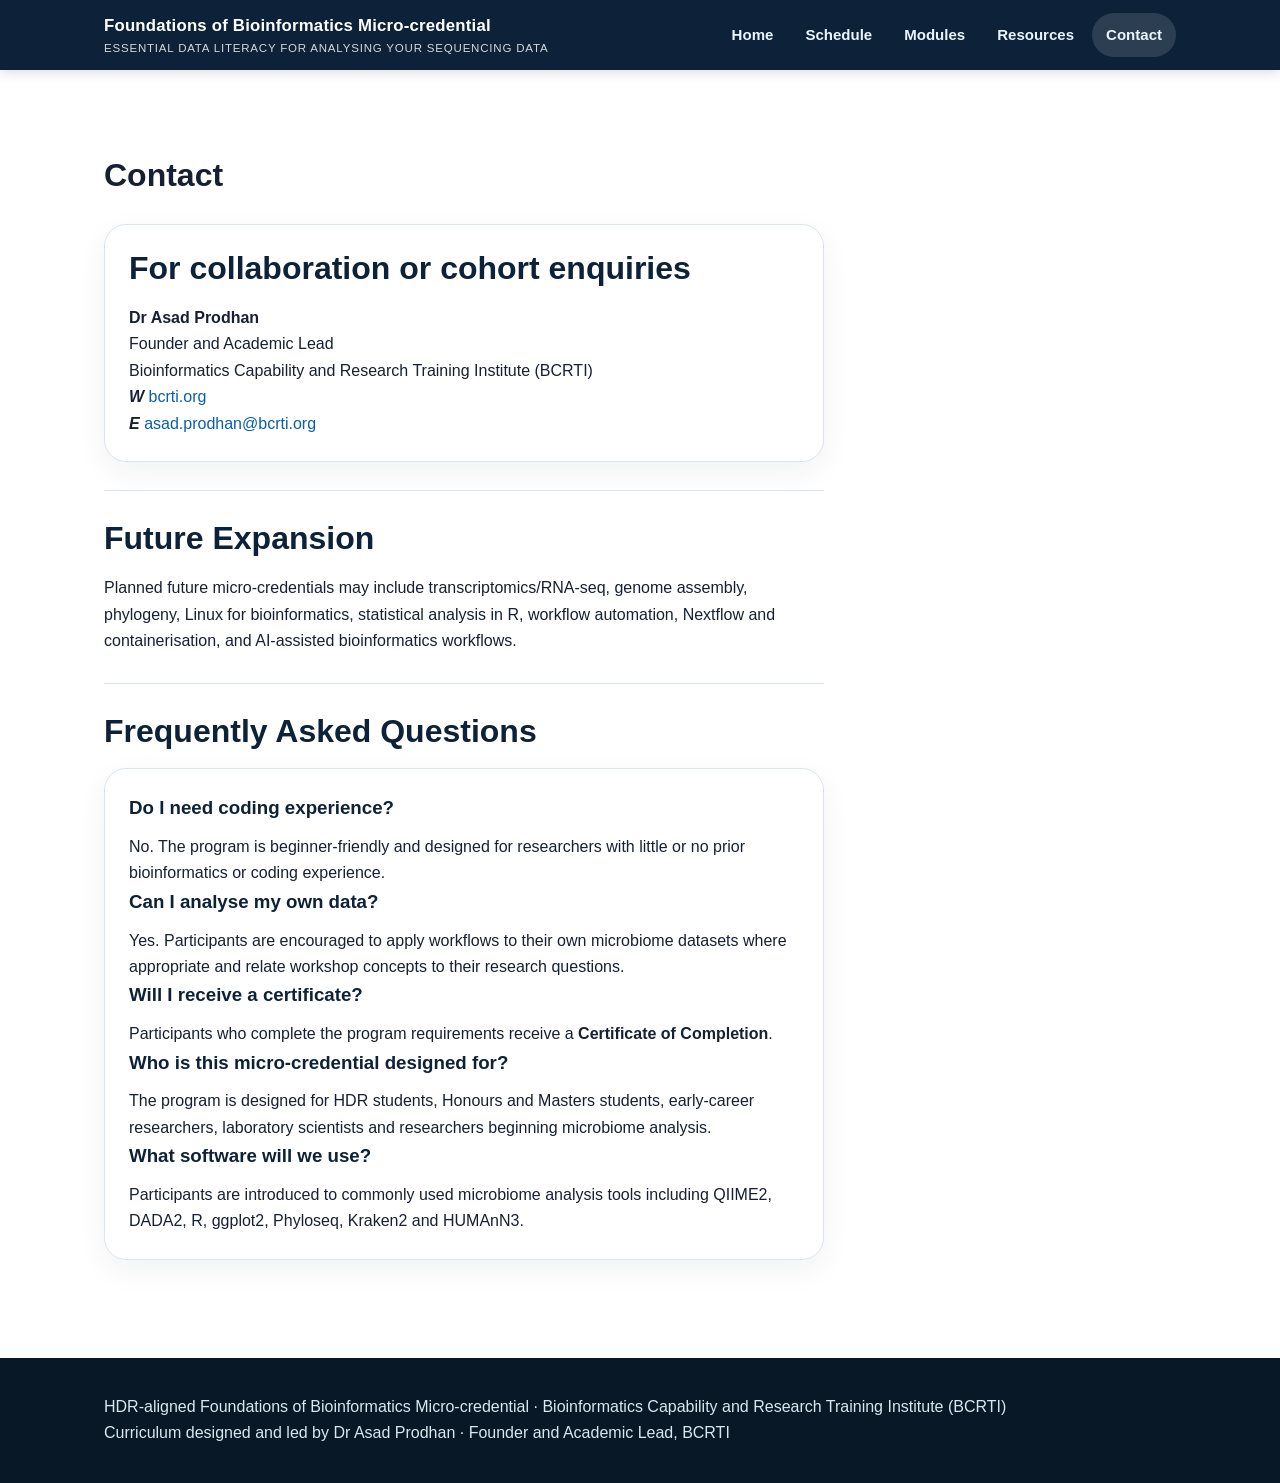
==== commit 50f95de3: "Update contact.html" ====
--- a/contact.html
+++ b/contact.html
@@ -45,11 +45,11 @@
           <strong>Dr Asad Prodhan</strong><br>
           Founder and Academic Lead<br>
           Bioinformatics Capability and Research Training Institute (BCRTI)<br>
-          <strong><em>W</em>em></strong> <a href="https://bcrti.org">bcrti.org</a>
+          <strong><em>W</em></strong> <a href="https://bcrti.org">bcrti.org</a>
         </p>
 
         <p>
-          <strong><em>E</em>em></strong>
+          <strong><em>E</em></strong>
           <a href="mailto:asad.prodhan@bcrti.org">
             asad.prodhan@bcrti.org
           </a>
